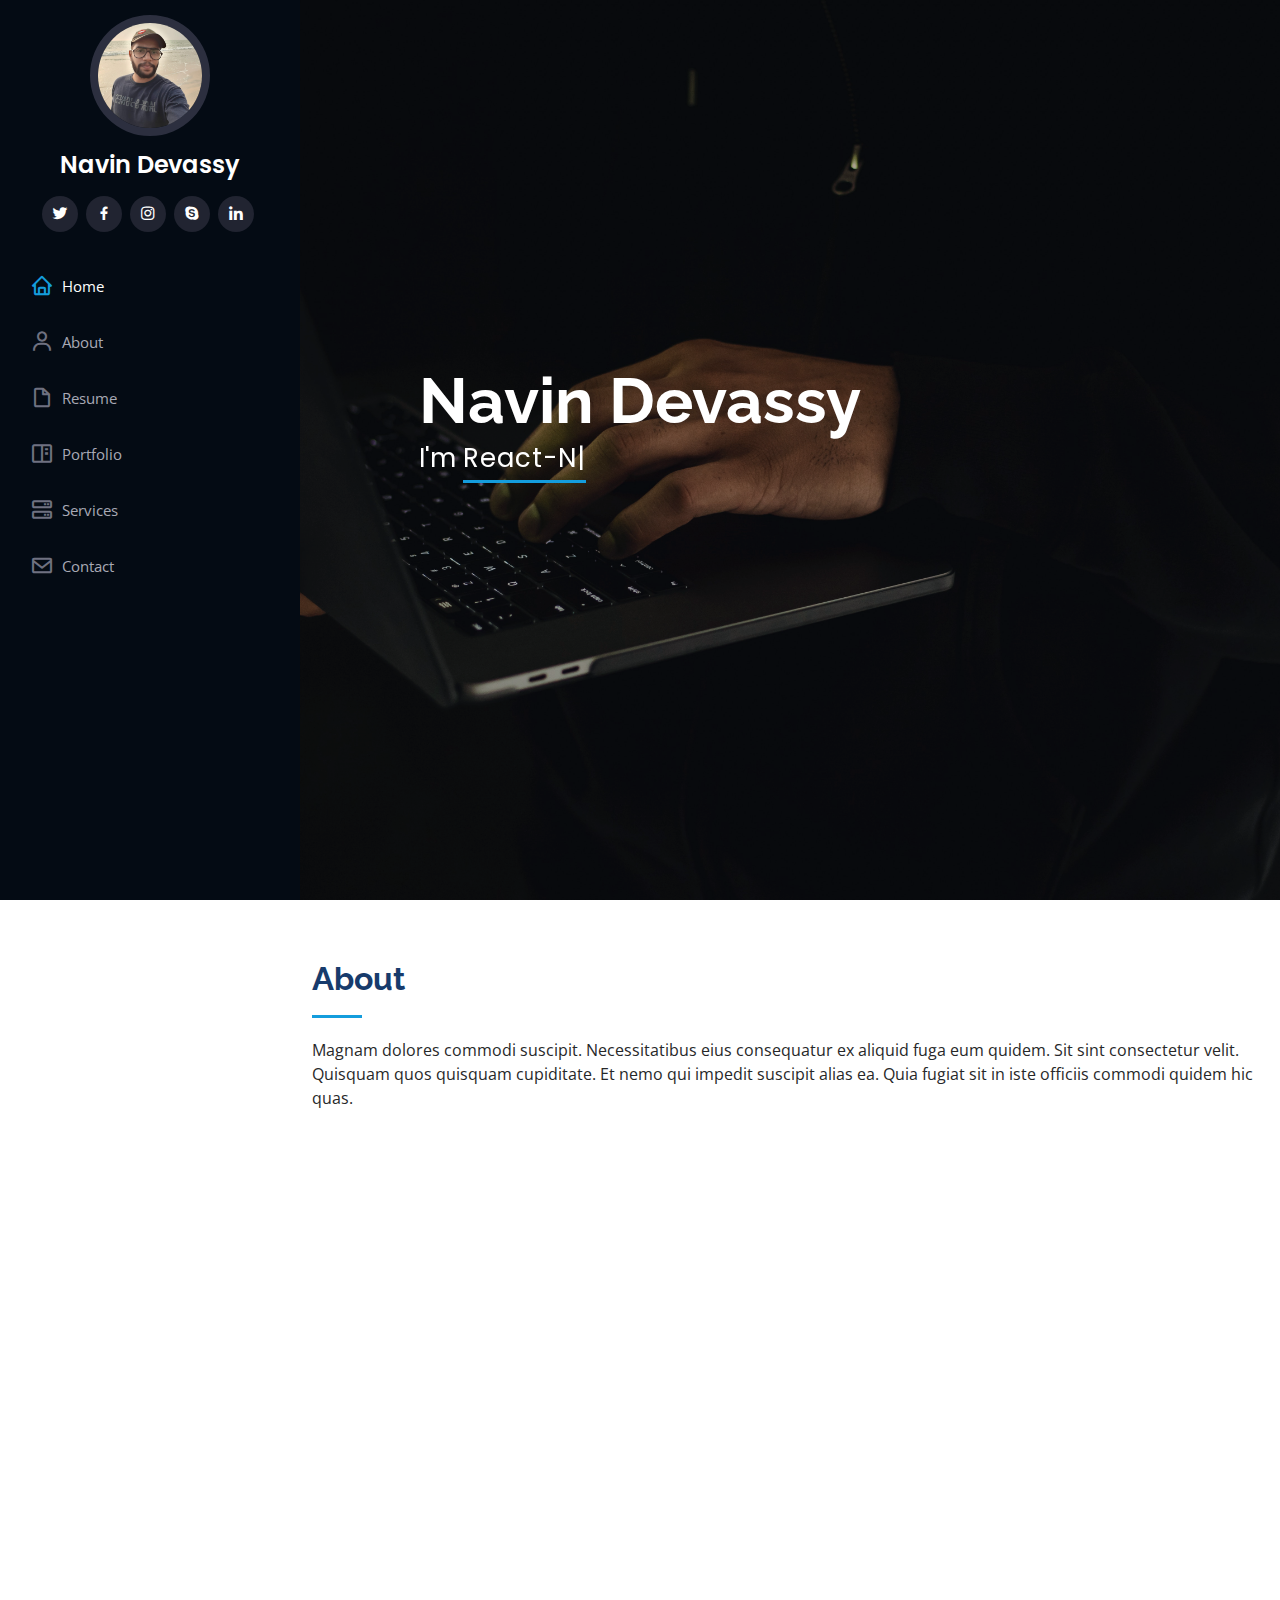
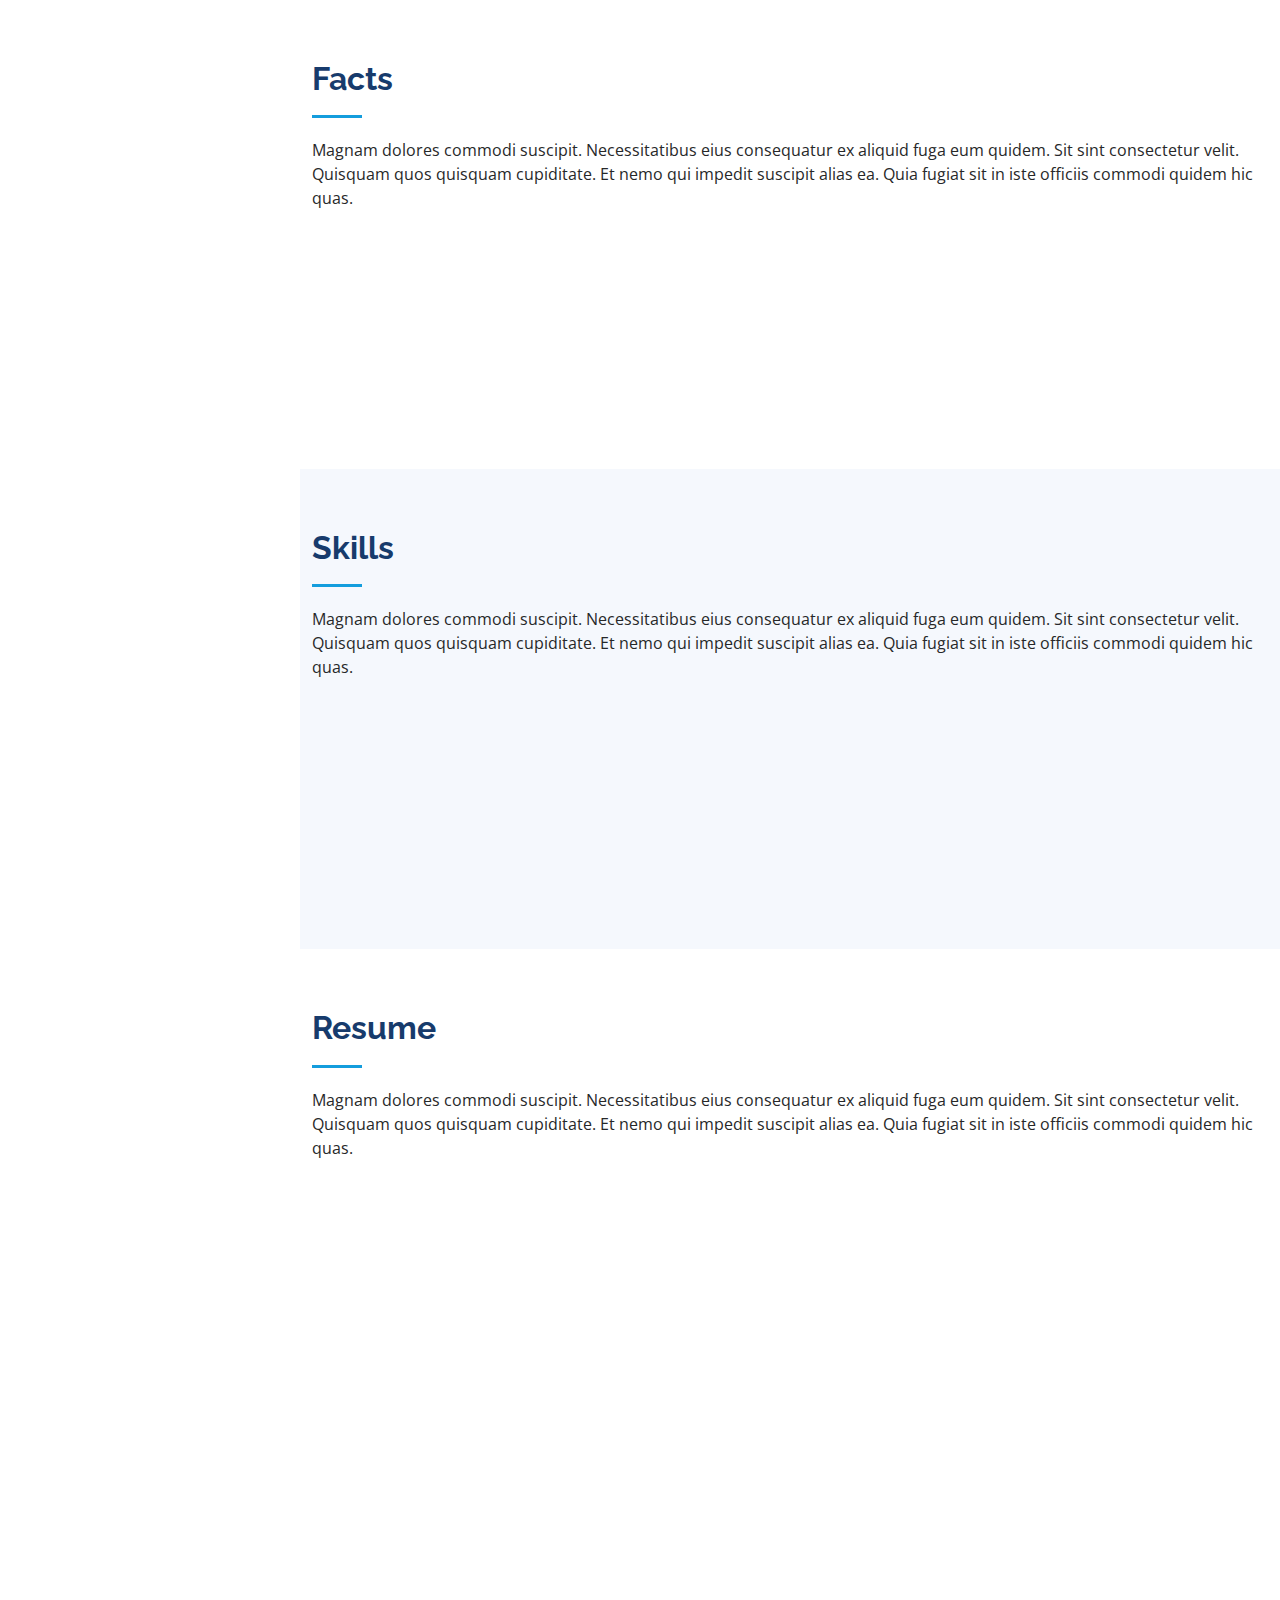
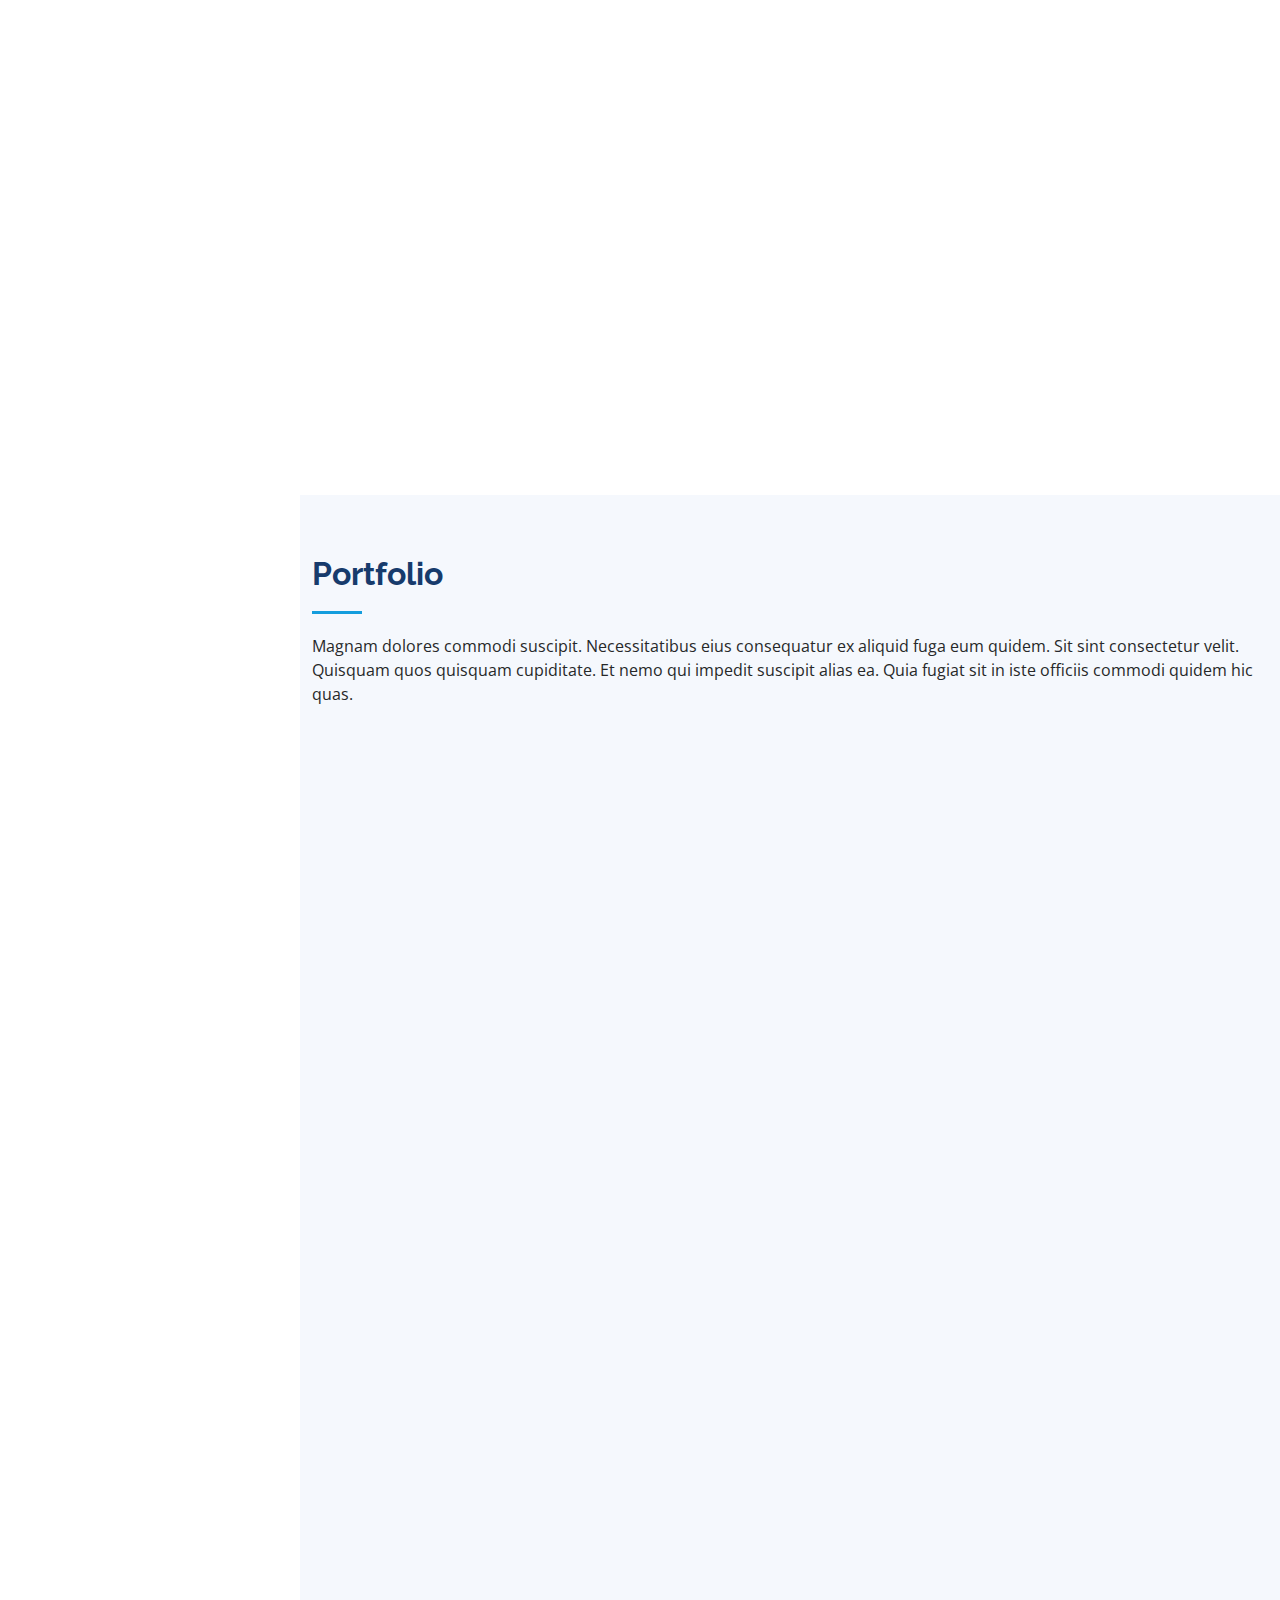
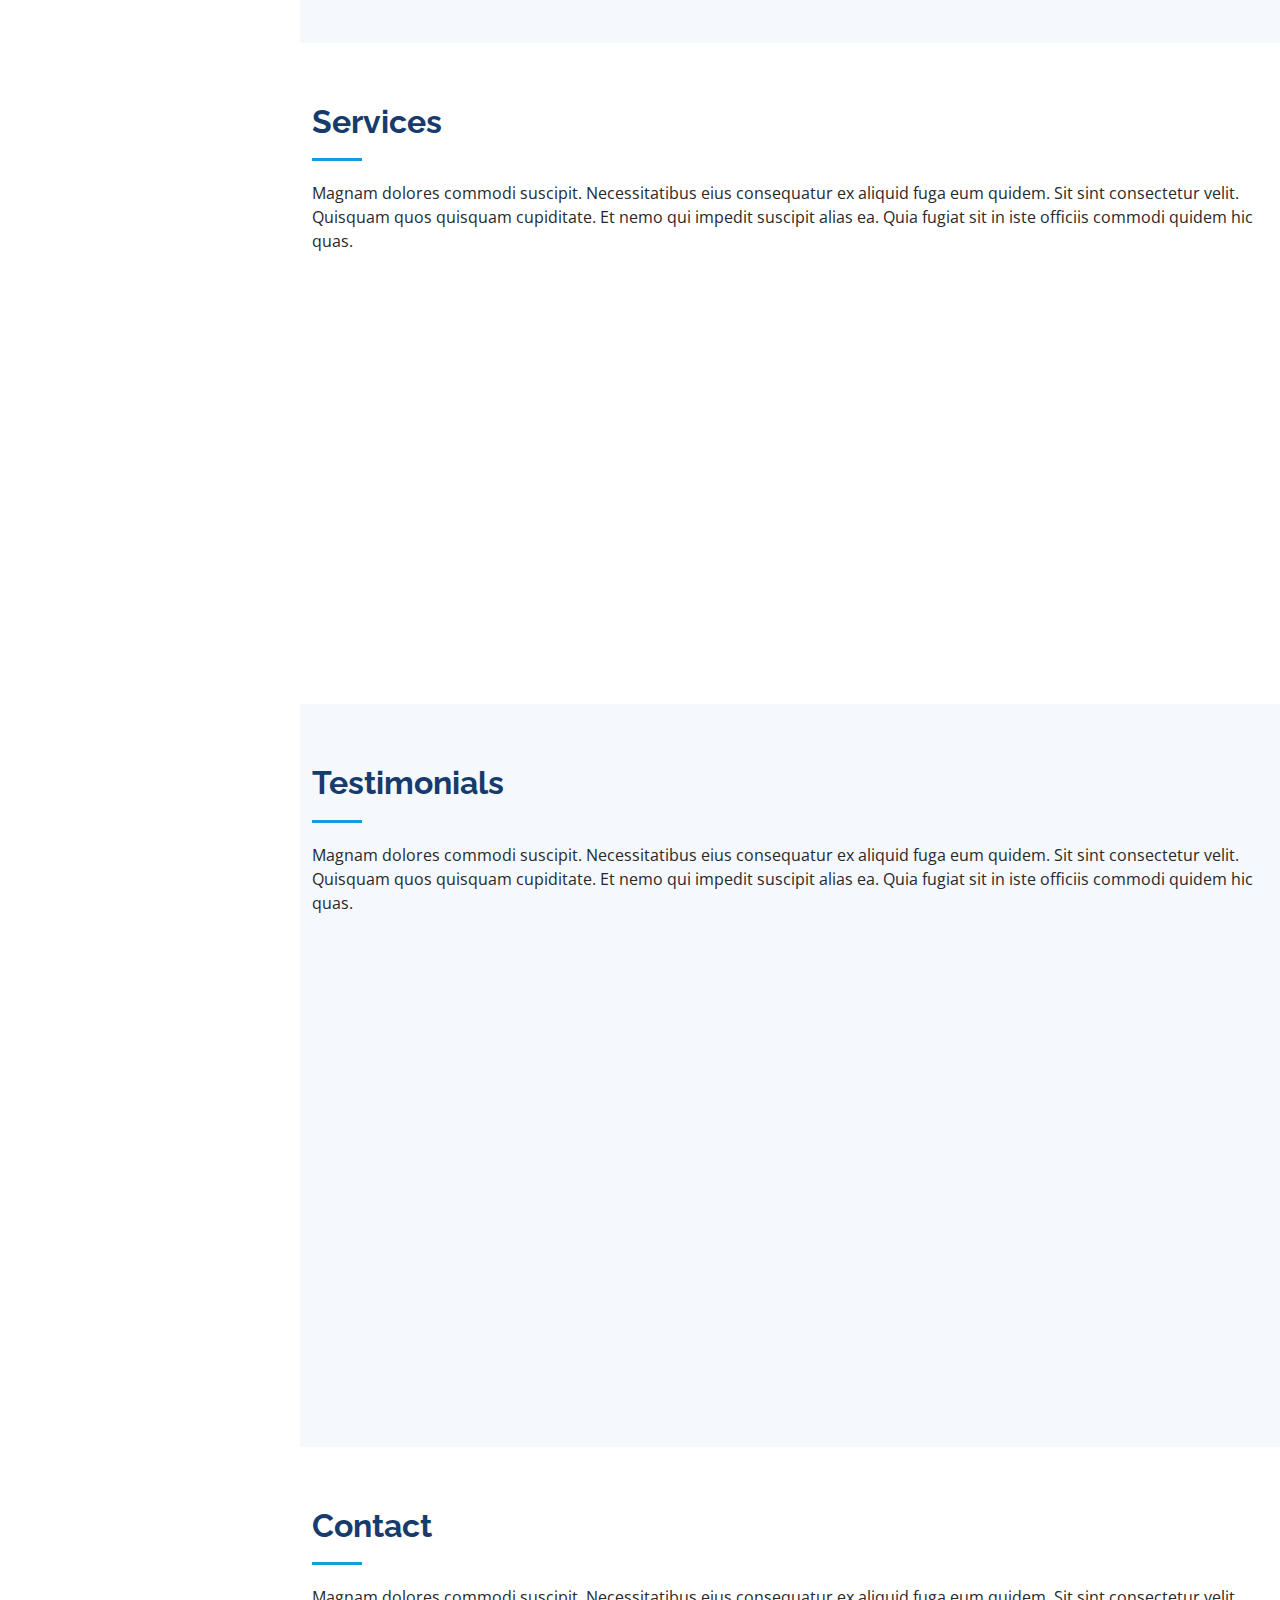
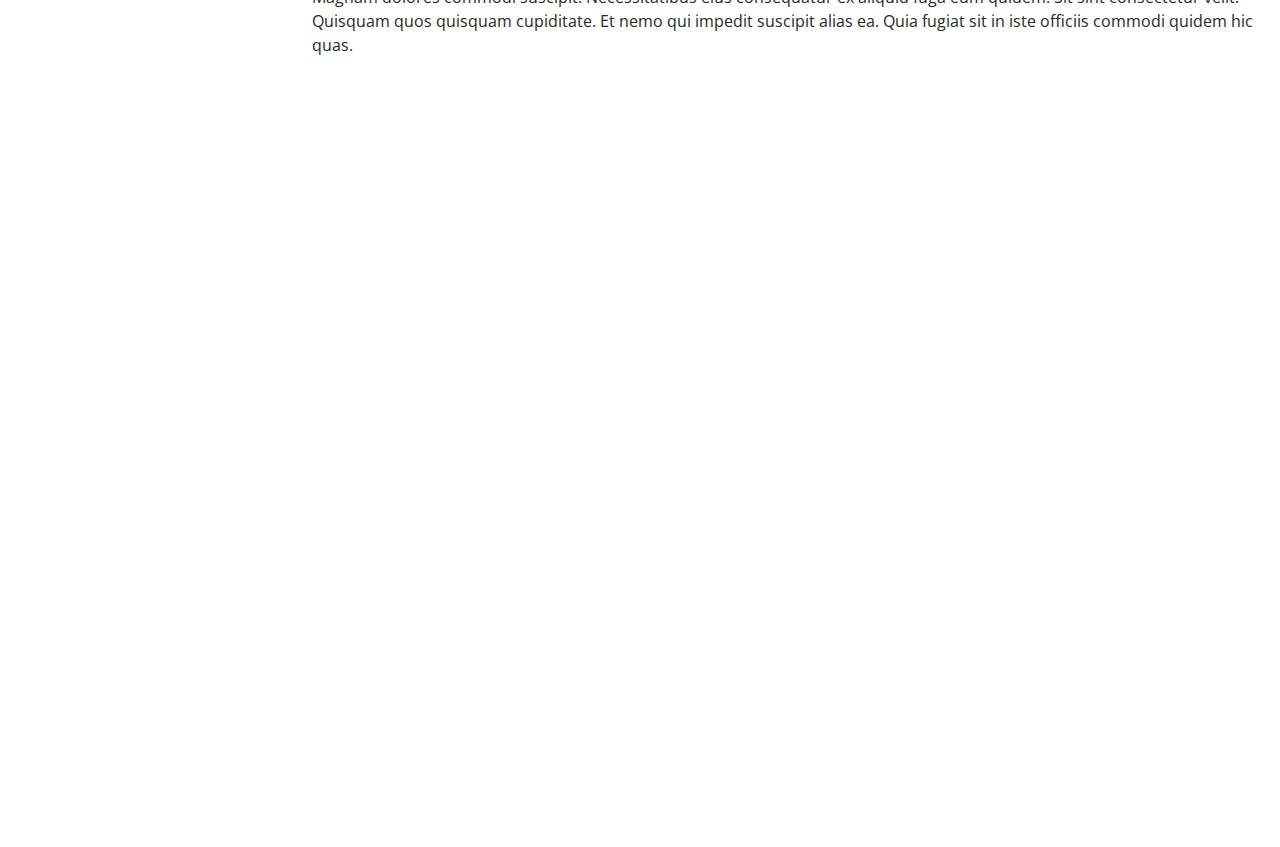
==== Index.html @ 544b7770 "Rename index.html to Index.html" ====
<!DOCTYPE html>
<html lang="en">

<head>
  <meta charset="utf-8">
  <meta content="width=device-width, initial-scale=1.0" name="viewport">

  <title>iPortfolio Bootstrap Template - Index</title>
  <meta content="" name="description">
  <meta content="" name="keywords">

  <!-- Favicons -->
  <link href="assets/img/favicon.png" rel="icon">
  <link href="assets/img/apple-touch-icon.png" rel="apple-touch-icon">

  <!-- Google Fonts -->
  <link href="https://fonts.googleapis.com/css?family=Open+Sans:300,300i,400,400i,600,600i,700,700i|Raleway:300,300i,400,400i,500,500i,600,600i,700,700i|Poppins:300,300i,400,400i,500,500i,600,600i,700,700i" rel="stylesheet">

  <!-- Vendor CSS Files -->
  <link href="assets/vendor/aos/aos.css" rel="stylesheet">
  <link href="assets/vendor/bootstrap/css/bootstrap.min.css" rel="stylesheet">
  <link href="assets/vendor/bootstrap-icons/bootstrap-icons.css" rel="stylesheet">
  <link href="assets/vendor/boxicons/css/boxicons.min.css" rel="stylesheet">
  <link href="assets/vendor/glightbox/css/glightbox.min.css" rel="stylesheet">
  <link href="assets/vendor/swiper/swiper-bundle.min.css" rel="stylesheet">

  <!-- Template Main CSS File -->
  <link href="assets/css/style.css" rel="stylesheet">

  <!-- =======================================================
  * Template Name: iPortfolio - v3.1.0
  * Template URL: https://bootstrapmade.com/iportfolio-bootstrap-portfolio-websites-template/
  * Author: BootstrapMade.com
  * License: https://bootstrapmade.com/license/
  ======================================================== -->
</head>

<body>

  <!-- ======= Mobile nav toggle button ======= -->
  <i class="bi bi-list mobile-nav-toggle d-xl-none"></i>

  <!-- ======= Header ======= -->
  <header id="header">
    <div class="d-flex flex-column">

      <div class="profile">
        <img src="assets/img/profile-img.jpg" alt="" class="img-fluid rounded-circle">
        <h1 class="text-light"><a href="index.html">Navin Devassy</a></h1>
        <div class="social-links mt-3 text-center">
          <a href="#" class="twitter"><i class="bx bxl-twitter"></i></a>
          <a href="#" class="facebook"><i class="bx bxl-facebook"></i></a>
          <a href="#" class="instagram"><i class="bx bxl-instagram"></i></a>
          <a href="#" class="google-plus"><i class="bx bxl-skype"></i></a>
          <a href="#" class="linkedin"><i class="bx bxl-linkedin"></i></a>
        </div>
      </div>

      <nav id="navbar" class="nav-menu navbar">
        <ul>
          <li><a href="#hero" class="nav-link scrollto active"><i class="bx bx-home"></i> <span>Home</span></a></li>
          <li><a href="#about" class="nav-link scrollto"><i class="bx bx-user"></i> <span>About</span></a></li>
          <li><a href="#resume" class="nav-link scrollto"><i class="bx bx-file-blank"></i> <span>Resume</span></a></li>
          <li><a href="#portfolio" class="nav-link scrollto"><i class="bx bx-book-content"></i> <span>Portfolio</span></a></li>
          <li><a href="#services" class="nav-link scrollto"><i class="bx bx-server"></i> <span>Services</span></a></li>
          <li><a href="#contact" class="nav-link scrollto"><i class="bx bx-envelope"></i> <span>Contact</span></a></li>
        </ul>
      </nav><!-- .nav-menu -->
    </div>
  </header><!-- End Header -->

  <!-- ======= Hero Section ======= -->
  <section id="hero" class="d-flex flex-column justify-content-center align-items-center">
    <div class="hero-container" data-aos="fade-in">
      <h1>Navin Devassy</h1>
      <p>I'm <span class="typed" data-typed-items="React-Native developer, Web developer, MERN Developer, Freelancer"></span></p>
    </div>
  </section><!-- End Hero -->

  <main id="main">

    <!-- ======= About Section ======= -->
    <section id="about" class="about">
      <div class="container">

        <div class="section-title">
          <h2>About</h2>
          <p>Magnam dolores commodi suscipit. Necessitatibus eius consequatur ex aliquid fuga eum quidem. Sit sint consectetur velit. Quisquam quos quisquam cupiditate. Et nemo qui impedit suscipit alias ea. Quia fugiat sit in iste officiis commodi quidem hic quas.</p>
        </div>

        <div class="row">
          <div class="col-lg-4" data-aos="fade-right">
            <img src="assets/img/profile-img.jpg" class="img-fluid" alt="">
          </div>
          <div class="col-lg-8 pt-4 pt-lg-0 content" data-aos="fade-left">
            <h3>UI/UX Designer &amp; Web Developer.</h3>
            <p class="fst-italic">
              Lorem ipsum dolor sit amet, consectetur adipiscing elit, sed do eiusmod tempor incididunt ut labore et dolore
              magna aliqua.
            </p>
            <div class="row">
              <div class="col-lg-6">
                <ul>
                  <li><i class="bi bi-chevron-right"></i> <strong>Birthday:</strong> <span>1 May 1995</span></li>
                  <li><i class="bi bi-chevron-right"></i> <strong>Website:</strong> <span>www.example.com</span></li>
                  <li><i class="bi bi-chevron-right"></i> <strong>Phone:</strong> <span>+123 456 7890</span></li>
                  <li><i class="bi bi-chevron-right"></i> <strong>City:</strong> <span>New York, USA</span></li>
                </ul>
              </div>
              <div class="col-lg-6">
                <ul>
                  <li><i class="bi bi-chevron-right"></i> <strong>Age:</strong> <span>30</span></li>
                  <li><i class="bi bi-chevron-right"></i> <strong>Degree:</strong> <span>Master</span></li>
                  <li><i class="bi bi-chevron-right"></i> <strong>PhEmailone:</strong> <span>email@example.com</span></li>
                  <li><i class="bi bi-chevron-right"></i> <strong>Freelance:</strong> <span>Available</span></li>
                </ul>
              </div>
            </div>
            <p>
              Officiis eligendi itaque labore et dolorum mollitia officiis optio vero. Quisquam sunt adipisci omnis et ut. Nulla accusantium dolor incidunt officia tempore. Et eius omnis.
              Cupiditate ut dicta maxime officiis quidem quia. Sed et consectetur qui quia repellendus itaque neque. Aliquid amet quidem ut quaerat cupiditate. Ab et eum qui repellendus omnis culpa magni laudantium dolores.
            </p>
          </div>
        </div>

      </div>
    </section><!-- End About Section -->

    <!-- ======= Facts Section ======= -->
    <section id="facts" class="facts">
      <div class="container">

        <div class="section-title">
          <h2>Facts</h2>
          <p>Magnam dolores commodi suscipit. Necessitatibus eius consequatur ex aliquid fuga eum quidem. Sit sint consectetur velit. Quisquam quos quisquam cupiditate. Et nemo qui impedit suscipit alias ea. Quia fugiat sit in iste officiis commodi quidem hic quas.</p>
        </div>

        <div class="row no-gutters">

          <div class="col-lg-3 col-md-6 d-md-flex align-items-md-stretch" data-aos="fade-up">
            <div class="count-box">
              <i class="bi bi-emoji-smile"></i>
              <span data-purecounter-start="0" data-purecounter-end="232" data-purecounter-duration="1" class="purecounter"></span>
              <p><strong>Happy Clients</strong> consequuntur quae</p>
            </div>
          </div>

          <div class="col-lg-3 col-md-6 d-md-flex align-items-md-stretch" data-aos="fade-up" data-aos-delay="100">
            <div class="count-box">
              <i class="bi bi-journal-richtext"></i>
              <span data-purecounter-start="0" data-purecounter-end="521" data-purecounter-duration="1" class="purecounter"></span>
              <p><strong>Projects</strong> adipisci atque cum quia aut</p>
            </div>
          </div>

          <div class="col-lg-3 col-md-6 d-md-flex align-items-md-stretch" data-aos="fade-up" data-aos-delay="200">
            <div class="count-box">
              <i class="bi bi-headset"></i>
              <span data-purecounter-start="0" data-purecounter-end="1453" data-purecounter-duration="1" class="purecounter"></span>
              <p><strong>Hours Of Support</strong> aut commodi quaerat</p>
            </div>
          </div>

          <div class="col-lg-3 col-md-6 d-md-flex align-items-md-stretch" data-aos="fade-up" data-aos-delay="300">
            <div class="count-box">
              <i class="bi bi-people"></i>
              <span data-purecounter-start="0" data-purecounter-end="32" data-purecounter-duration="1" class="purecounter"></span>
              <p><strong>Hard Workers</strong> rerum asperiores dolor</p>
            </div>
          </div>

        </div>

      </div>
    </section><!-- End Facts Section -->

    <!-- ======= Skills Section ======= -->
    <section id="skills" class="skills section-bg">
      <div class="container">

        <div class="section-title">
          <h2>Skills</h2>
          <p>Magnam dolores commodi suscipit. Necessitatibus eius consequatur ex aliquid fuga eum quidem. Sit sint consectetur velit. Quisquam quos quisquam cupiditate. Et nemo qui impedit suscipit alias ea. Quia fugiat sit in iste officiis commodi quidem hic quas.</p>
        </div>

        <div class="row skills-content">

          <div class="col-lg-6" data-aos="fade-up">

            <div class="progress">
              <span class="skill">HTML <i class="val">100%</i></span>
              <div class="progress-bar-wrap">
                <div class="progress-bar" role="progressbar" aria-valuenow="100" aria-valuemin="0" aria-valuemax="100"></div>
              </div>
            </div>

            <div class="progress">
              <span class="skill">CSS <i class="val">90%</i></span>
              <div class="progress-bar-wrap">
                <div class="progress-bar" role="progressbar" aria-valuenow="90" aria-valuemin="0" aria-valuemax="100"></div>
              </div>
            </div>

            <div class="progress">
              <span class="skill">JavaScript <i class="val">75%</i></span>
              <div class="progress-bar-wrap">
                <div class="progress-bar" role="progressbar" aria-valuenow="75" aria-valuemin="0" aria-valuemax="100"></div>
              </div>
            </div>

          </div>

          <div class="col-lg-6" data-aos="fade-up" data-aos-delay="100">

            <div class="progress">
              <span class="skill">PHP <i class="val">80%</i></span>
              <div class="progress-bar-wrap">
                <div class="progress-bar" role="progressbar" aria-valuenow="80" aria-valuemin="0" aria-valuemax="100"></div>
              </div>
            </div>

            <div class="progress">
              <span class="skill">WordPress/CMS <i class="val">90%</i></span>
              <div class="progress-bar-wrap">
                <div class="progress-bar" role="progressbar" aria-valuenow="90" aria-valuemin="0" aria-valuemax="100"></div>
              </div>
            </div>

            <div class="progress">
              <span class="skill">Photoshop <i class="val">55%</i></span>
              <div class="progress-bar-wrap">
                <div class="progress-bar" role="progressbar" aria-valuenow="55" aria-valuemin="0" aria-valuemax="100"></div>
              </div>
            </div>

          </div>

        </div>

      </div>
    </section><!-- End Skills Section -->

    <!-- ======= Resume Section ======= -->
    <section id="resume" class="resume">
      <div class="container">

        <div class="section-title">
          <h2>Resume</h2>
          <p>Magnam dolores commodi suscipit. Necessitatibus eius consequatur ex aliquid fuga eum quidem. Sit sint consectetur velit. Quisquam quos quisquam cupiditate. Et nemo qui impedit suscipit alias ea. Quia fugiat sit in iste officiis commodi quidem hic quas.</p>
        </div>

        <div class="row">
          <div class="col-lg-6" data-aos="fade-up">
            <h3 class="resume-title">Sumary</h3>
            <div class="resume-item pb-0">
              <h4>Alex Smith</h4>
              <p><em>Innovative and deadline-driven Graphic Designer with 3+ years of experience designing and developing user-centered digital/print marketing material from initial concept to final, polished deliverable.</em></p>
              <ul>
                <li>Portland par 127,Orlando, FL</li>
                <li>(123) 456-7891</li>
                <li>alice.barkley@example.com</li>
              </ul>
            </div>

            <h3 class="resume-title">Education</h3>
            <div class="resume-item">
              <h4>Master of Fine Arts &amp; Graphic Design</h4>
              <h5>2015 - 2016</h5>
              <p><em>Rochester Institute of Technology, Rochester, NY</em></p>
              <p>Qui deserunt veniam. Et sed aliquam labore tempore sed quisquam iusto autem sit. Ea vero voluptatum qui ut dignissimos deleniti nerada porti sand markend</p>
            </div>
            <div class="resume-item">
              <h4>Bachelor of Fine Arts &amp; Graphic Design</h4>
              <h5>2010 - 2014</h5>
              <p><em>Rochester Institute of Technology, Rochester, NY</em></p>
              <p>Quia nobis sequi est occaecati aut. Repudiandae et iusto quae reiciendis et quis Eius vel ratione eius unde vitae rerum voluptates asperiores voluptatem Earum molestiae consequatur neque etlon sader mart dila</p>
            </div>
          </div>
          <div class="col-lg-6" data-aos="fade-up" data-aos-delay="100">
            <h3 class="resume-title">Professional Experience</h3>
            <div class="resume-item">
              <h4>Senior graphic design specialist</h4>
              <h5>2019 - Present</h5>
              <p><em>Experion, New York, NY </em></p>
              <ul>
                <li>Lead in the design, development, and implementation of the graphic, layout, and production communication materials</li>
                <li>Delegate tasks to the 7 members of the design team and provide counsel on all aspects of the project. </li>
                <li>Supervise the assessment of all graphic materials in order to ensure quality and accuracy of the design</li>
                <li>Oversee the efficient use of production project budgets ranging from $2,000 - $25,000</li>
              </ul>
            </div>
            <div class="resume-item">
              <h4>Graphic design specialist</h4>
              <h5>2017 - 2018</h5>
              <p><em>Stepping Stone Advertising, New York, NY</em></p>
              <ul>
                <li>Developed numerous marketing programs (logos, brochures,infographics, presentations, and advertisements).</li>
                <li>Managed up to 5 projects or tasks at a given time while under pressure</li>
                <li>Recommended and consulted with clients on the most appropriate graphic design</li>
                <li>Created 4+ design presentations and proposals a month for clients and account managers</li>
              </ul>
            </div>
          </div>
        </div>

      </div>
    </section><!-- End Resume Section -->

    <!-- ======= Portfolio Section ======= -->
    <section id="portfolio" class="portfolio section-bg">
      <div class="container">

        <div class="section-title">
          <h2>Portfolio</h2>
          <p>Magnam dolores commodi suscipit. Necessitatibus eius consequatur ex aliquid fuga eum quidem. Sit sint consectetur velit. Quisquam quos quisquam cupiditate. Et nemo qui impedit suscipit alias ea. Quia fugiat sit in iste officiis commodi quidem hic quas.</p>
        </div>

        <div class="row" data-aos="fade-up">
          <div class="col-lg-12 d-flex justify-content-center">
            <ul id="portfolio-flters">
              <li data-filter="*" class="filter-active">All</li>
              <li data-filter=".filter-app">App</li>
              <li data-filter=".filter-card">Card</li>
              <li data-filter=".filter-web">Web</li>
            </ul>
          </div>
        </div>

        <div class="row portfolio-container" data-aos="fade-up" data-aos-delay="100">

          <div class="col-lg-4 col-md-6 portfolio-item filter-app">
            <div class="portfolio-wrap">
              <img src="assets/img/portfolio/portfolio-1.jpg" class="img-fluid" alt="">
              <div class="portfolio-links">
                <a href="assets/img/portfolio/portfolio-1.jpg" data-gallery="portfolioGallery" class="portfolio-lightbox" title="App 1"><i class="bx bx-plus"></i></a>
                <a href="portfolio-details.html" title="More Details"><i class="bx bx-link"></i></a>
              </div>
            </div>
          </div>

          <div class="col-lg-4 col-md-6 portfolio-item filter-web">
            <div class="portfolio-wrap">
              <img src="assets/img/portfolio/portfolio-2.jpg" class="img-fluid" alt="">
              <div class="portfolio-links">
                <a href="assets/img/portfolio/portfolio-2.jpg" data-gallery="portfolioGallery" class="portfolio-lightbox" title="Web 3"><i class="bx bx-plus"></i></a>
                <a href="portfolio-details.html" title="More Details"><i class="bx bx-link"></i></a>
              </div>
            </div>
          </div>

          <div class="col-lg-4 col-md-6 portfolio-item filter-app">
            <div class="portfolio-wrap">
              <img src="assets/img/portfolio/portfolio-3.jpg" class="img-fluid" alt="">
              <div class="portfolio-links">
                <a href="assets/img/portfolio/portfolio-3.jpg" data-gallery="portfolioGallery" class="portfolio-lightbox" title="App 2"><i class="bx bx-plus"></i></a>
                <a href="portfolio-details.html" title="More Details"><i class="bx bx-link"></i></a>
              </div>
            </div>
          </div>

          <div class="col-lg-4 col-md-6 portfolio-item filter-card">
            <div class="portfolio-wrap">
              <img src="assets/img/portfolio/portfolio-4.jpg" class="img-fluid" alt="">
              <div class="portfolio-links">
                <a href="assets/img/portfolio/portfolio-4.jpg" data-gallery="portfolioGallery" class="portfolio-lightbox" title="Card 2"><i class="bx bx-plus"></i></a>
                <a href="portfolio-details.html" title="More Details"><i class="bx bx-link"></i></a>
              </div>
            </div>
          </div>

          <div class="col-lg-4 col-md-6 portfolio-item filter-web">
            <div class="portfolio-wrap">
              <img src="assets/img/portfolio/portfolio-5.jpg" class="img-fluid" alt="">
              <div class="portfolio-links">
                <a href="assets/img/portfolio/portfolio-5.jpg" data-gallery="portfolioGallery" class="portfolio-lightbox" title="Web 2"><i class="bx bx-plus"></i></a>
                <a href="portfolio-details.html" title="More Details"><i class="bx bx-link"></i></a>
              </div>
            </div>
          </div>

          <div class="col-lg-4 col-md-6 portfolio-item filter-app">
            <div class="portfolio-wrap">
              <img src="assets/img/portfolio/portfolio-6.jpg" class="img-fluid" alt="">
              <div class="portfolio-links">
                <a href="assets/img/portfolio/portfolio-6.jpg" data-gallery="portfolioGallery" class="portfolio-lightbox" title="App 3"><i class="bx bx-plus"></i></a>
                <a href="portfolio-details.html" title="More Details"><i class="bx bx-link"></i></a>
              </div>
            </div>
          </div>

          <div class="col-lg-4 col-md-6 portfolio-item filter-card">
            <div class="portfolio-wrap">
              <img src="assets/img/portfolio/portfolio-7.jpg" class="img-fluid" alt="">
              <div class="portfolio-links">
                <a href="assets/img/portfolio/portfolio-7.jpg" data-gallery="portfolioGallery" class="portfolio-lightbox" title="Card 1"><i class="bx bx-plus"></i></a>
                <a href="portfolio-details.html" title="More Details"><i class="bx bx-link"></i></a>
              </div>
            </div>
          </div>

          <div class="col-lg-4 col-md-6 portfolio-item filter-card">
            <div class="portfolio-wrap">
              <img src="assets/img/portfolio/portfolio-8.jpg" class="img-fluid" alt="">
              <div class="portfolio-links">
                <a href="assets/img/portfolio/portfolio-8.jpg" data-gallery="portfolioGallery" class="portfolio-lightbox" title="Card 3"><i class="bx bx-plus"></i></a>
                <a href="portfolio-details.html" title="More Details"><i class="bx bx-link"></i></a>
              </div>
            </div>
          </div>

          <div class="col-lg-4 col-md-6 portfolio-item filter-web">
            <div class="portfolio-wrap">
              <img src="assets/img/portfolio/portfolio-9.jpg" class="img-fluid" alt="">
              <div class="portfolio-links">
                <a href="assets/img/portfolio/portfolio-9.jpg" data-gallery="portfolioGallery" class="portfolio-lightbox" title="Web 3"><i class="bx bx-plus"></i></a>
                <a href="portfolio-details.html" title="More Details"><i class="bx bx-link"></i></a>
              </div>
            </div>
          </div>

        </div>

      </div>
    </section><!-- End Portfolio Section -->

    <!-- ======= Services Section ======= -->
    <section id="services" class="services">
      <div class="container">

        <div class="section-title">
          <h2>Services</h2>
          <p>Magnam dolores commodi suscipit. Necessitatibus eius consequatur ex aliquid fuga eum quidem. Sit sint consectetur velit. Quisquam quos quisquam cupiditate. Et nemo qui impedit suscipit alias ea. Quia fugiat sit in iste officiis commodi quidem hic quas.</p>
        </div>

        <div class="row">
          <div class="col-lg-4 col-md-6 icon-box" data-aos="fade-up">
            <div class="icon"><i class="bi bi-briefcase"></i></div>
            <h4 class="title"><a href="">Lorem Ipsum</a></h4>
            <p class="description">Voluptatum deleniti atque corrupti quos dolores et quas molestias excepturi sint occaecati cupiditate non provident</p>
          </div>
          <div class="col-lg-4 col-md-6 icon-box" data-aos="fade-up" data-aos-delay="100">
            <div class="icon"><i class="bi bi-card-checklist"></i></div>
            <h4 class="title"><a href="">Dolor Sitema</a></h4>
            <p class="description">Minim veniam, quis nostrud exercitation ullamco laboris nisi ut aliquip ex ea commodo consequat tarad limino ata</p>
          </div>
          <div class="col-lg-4 col-md-6 icon-box" data-aos="fade-up" data-aos-delay="200">
            <div class="icon"><i class="bi bi-bar-chart"></i></div>
            <h4 class="title"><a href="">Sed ut perspiciatis</a></h4>
            <p class="description">Duis aute irure dolor in reprehenderit in voluptate velit esse cillum dolore eu fugiat nulla pariatur</p>
          </div>
          <div class="col-lg-4 col-md-6 icon-box" data-aos="fade-up" data-aos-delay="300">
            <div class="icon"><i class="bi bi-binoculars"></i></div>
            <h4 class="title"><a href="">Magni Dolores</a></h4>
            <p class="description">Excepteur sint occaecat cupidatat non proident, sunt in culpa qui officia deserunt mollit anim id est laborum</p>
          </div>
          <div class="col-lg-4 col-md-6 icon-box" data-aos="fade-up" data-aos-delay="400">
            <div class="icon"><i class="bi bi-brightness-high"></i></div>
            <h4 class="title"><a href="">Nemo Enim</a></h4>
            <p class="description">At vero eos et accusamus et iusto odio dignissimos ducimus qui blanditiis praesentium voluptatum deleniti atque</p>
          </div>
          <div class="col-lg-4 col-md-6 icon-box" data-aos="fade-up" data-aos-delay="500">
            <div class="icon"><i class="bi bi-calendar4-week"></i></div>
            <h4 class="title"><a href="">Eiusmod Tempor</a></h4>
            <p class="description">Et harum quidem rerum facilis est et expedita distinctio. Nam libero tempore, cum soluta nobis est eligendi</p>
          </div>
        </div>

      </div>
    </section><!-- End Services Section -->

    <!-- ======= Testimonials Section ======= -->
    <section id="testimonials" class="testimonials section-bg">
      <div class="container">

        <div class="section-title">
          <h2>Testimonials</h2>
          <p>Magnam dolores commodi suscipit. Necessitatibus eius consequatur ex aliquid fuga eum quidem. Sit sint consectetur velit. Quisquam quos quisquam cupiditate. Et nemo qui impedit suscipit alias ea. Quia fugiat sit in iste officiis commodi quidem hic quas.</p>
        </div>

        <div class="testimonials-slider swiper-container" data-aos="fade-up" data-aos-delay="100">
          <div class="swiper-wrapper">

            <div class="swiper-slide">
              <div class="testimonial-item" data-aos="fade-up">
                <p>
                  <i class="bx bxs-quote-alt-left quote-icon-left"></i>
                  Proin iaculis purus consequat sem cure digni ssim donec porttitora entum suscipit rhoncus. Accusantium quam, ultricies eget id, aliquam eget nibh et. Maecen aliquam, risus at semper.
                  <i class="bx bxs-quote-alt-right quote-icon-right"></i>
                </p>
                <img src="assets/img/testimonials/testimonials-1.jpg" class="testimonial-img" alt="">
                <h3>Saul Goodman</h3>
                <h4>Ceo &amp; Founder</h4>
              </div>
            </div><!-- End testimonial item -->

            <div class="swiper-slide">
              <div class="testimonial-item" data-aos="fade-up" data-aos-delay="100">
                <p>
                  <i class="bx bxs-quote-alt-left quote-icon-left"></i>
                  Export tempor illum tamen malis malis eram quae irure esse labore quem cillum quid cillum eram malis quorum velit fore eram velit sunt aliqua noster fugiat irure amet legam anim culpa.
                  <i class="bx bxs-quote-alt-right quote-icon-right"></i>
                </p>
                <img src="assets/img/testimonials/testimonials-2.jpg" class="testimonial-img" alt="">
                <h3>Sara Wilsson</h3>
                <h4>Designer</h4>
              </div>
            </div><!-- End testimonial item -->

            <div class="swiper-slide">
              <div class="testimonial-item" data-aos="fade-up" data-aos-delay="200">
                <p>
                  <i class="bx bxs-quote-alt-left quote-icon-left"></i>
                  Enim nisi quem export duis labore cillum quae magna enim sint quorum nulla quem veniam duis minim tempor labore quem eram duis noster aute amet eram fore quis sint minim.
                  <i class="bx bxs-quote-alt-right quote-icon-right"></i>
                </p>
                <img src="assets/img/testimonials/testimonials-3.jpg" class="testimonial-img" alt="">
                <h3>Jena Karlis</h3>
                <h4>Store Owner</h4>
              </div>
            </div><!-- End testimonial item -->

            <div class="swiper-slide">
              <div class="testimonial-item" data-aos="fade-up" data-aos-delay="300">
                <p>
                  <i class="bx bxs-quote-alt-left quote-icon-left"></i>
                  Fugiat enim eram quae cillum dolore dolor amet nulla culpa multos export minim fugiat minim velit minim dolor enim duis veniam ipsum anim magna sunt elit fore quem dolore labore illum veniam.
                  <i class="bx bxs-quote-alt-right quote-icon-right"></i>
                </p>
                <img src="assets/img/testimonials/testimonials-4.jpg" class="testimonial-img" alt="">
                <h3>Matt Brandon</h3>
                <h4>Freelancer</h4>
              </div>
            </div><!-- End testimonial item -->

            <div class="swiper-slide">
              <div class="testimonial-item" data-aos="fade-up" data-aos-delay="400">
                <p>
                  <i class="bx bxs-quote-alt-left quote-icon-left"></i>
                  Quis quorum aliqua sint quem legam fore sunt eram irure aliqua veniam tempor noster veniam enim culpa labore duis sunt culpa nulla illum cillum fugiat legam esse veniam culpa fore nisi cillum quid.
                  <i class="bx bxs-quote-alt-right quote-icon-right"></i>
                </p>
                <img src="assets/img/testimonials/testimonials-5.jpg" class="testimonial-img" alt="">
                <h3>John Larson</h3>
                <h4>Entrepreneur</h4>
              </div>
            </div><!-- End testimonial item -->

          </div>
          <div class="swiper-pagination"></div>
        </div>

      </div>
    </section><!-- End Testimonials Section -->

    <!-- ======= Contact Section ======= -->
    <section id="contact" class="contact">
      <div class="container">

        <div class="section-title">
          <h2>Contact</h2>
          <p>Magnam dolores commodi suscipit. Necessitatibus eius consequatur ex aliquid fuga eum quidem. Sit sint consectetur velit. Quisquam quos quisquam cupiditate. Et nemo qui impedit suscipit alias ea. Quia fugiat sit in iste officiis commodi quidem hic quas.</p>
        </div>

        <div class="row" data-aos="fade-in">

          <div class="col-lg-5 d-flex align-items-stretch">
            <div class="info">
              <div class="address">
                <i class="bi bi-geo-alt"></i>
                <h4>Location:</h4>
                <p>A108 Adam Street, New York, NY 535022</p>
              </div>

              <div class="email">
                <i class="bi bi-envelope"></i>
                <h4>Email:</h4>
                <p>info@example.com</p>
              </div>

              <div class="phone">
                <i class="bi bi-phone"></i>
                <h4>Call:</h4>
                <p>+1 5589 55488 55s</p>
              </div>

              <iframe src="https://www.google.com/maps/embed?pb=!1m14!1m8!1m3!1d12097.433213460943!2d-74.0062269!3d40.7101282!3m2!1i1024!2i768!4f13.1!3m3!1m2!1s0x0%3A0xb89d1fe6bc499443!2sDowntown+Conference+Center!5e0!3m2!1smk!2sbg!4v1539943755621" frameborder="0" style="border:0; width: 100%; height: 290px;" allowfullscreen></iframe>
            </div>

          </div>

          <div class="col-lg-7 mt-5 mt-lg-0 d-flex align-items-stretch">
            <form action="forms/contact.php" method="post" role="form" class="php-email-form">
              <div class="row">
                <div class="form-group col-md-6">
                  <label for="name">Your Name</label>
                  <input type="text" name="name" class="form-control" id="name" required>
                </div>
                <div class="form-group col-md-6">
                  <label for="name">Your Email</label>
                  <input type="email" class="form-control" name="email" id="email" required>
                </div>
              </div>
              <div class="form-group">
                <label for="name">Subject</label>
                <input type="text" class="form-control" name="subject" id="subject" required>
              </div>
              <div class="form-group">
                <label for="name">Message</label>
                <textarea class="form-control" name="message" rows="10" required></textarea>
              </div>
              <div class="my-3">
                <div class="loading">Loading</div>
                <div class="error-message"></div>
                <div class="sent-message">Your message has been sent. Thank you!</div>
              </div>
              <div class="text-center"><button type="submit">Send Message</button></div>
            </form>
          </div>

        </div>

      </div>
    </section><!-- End Contact Section -->

  </main><!-- End #main -->

  <!-- ======= Footer ======= -->
  <footer id="footer">
    <div class="container">
      <div class="copyright">
        &copy; Copyright <strong><span>iPortfolio</span></strong>
      </div>
      <div class="credits">
        <!-- All the links in the footer should remain intact. -->
        <!-- You can delete the links only if you purchased the pro version. -->
        <!-- Licensing information: https://bootstrapmade.com/license/ -->
        <!-- Purchase the pro version with working PHP/AJAX contact form: https://bootstrapmade.com/iportfolio-bootstrap-portfolio-websites-template/ -->
        Designed by <a href="https://bootstrapmade.com/">BootstrapMade</a>
      </div>
    </div>
  </footer><!-- End  Footer -->

  <a href="#" class="back-to-top d-flex align-items-center justify-content-center"><i class="bi bi-arrow-up-short"></i></a>

  <!-- Vendor JS Files -->
  <script src="assets/vendor/aos/aos.js"></script>
  <script src="assets/vendor/bootstrap/js/bootstrap.bundle.min.js"></script>
  <script src="assets/vendor/glightbox/js/glightbox.min.js"></script>
  <script src="assets/vendor/isotope-layout/isotope.pkgd.min.js"></script>
  <script src="assets/vendor/php-email-form/validate.js"></script>
  <script src="assets/vendor/purecounter/purecounter.js"></script>
  <script src="assets/vendor/swiper/swiper-bundle.min.js"></script>
  <script src="assets/vendor/typed.js/typed.min.js"></script>
  <script src="assets/vendor/waypoints/noframework.waypoints.js"></script>

  <!-- Template Main JS File -->
  <script src="assets/js/main.js"></script>

</body>

</html>
---- assets/css/style.css ----
/**
* Template Name: iPortfolio - v3.1.0
* Template URL: https://bootstrapmade.com/iportfolio-bootstrap-portfolio-websites-template/
* Author: BootstrapMade.com
* License: https://bootstrapmade.com/license/
*/

/*--------------------------------------------------------------
# General
--------------------------------------------------------------*/
body {
  font-family: "Open Sans", sans-serif;
  color: #272829;
}

a {
  color: #149ddd;
  text-decoration: none;
}

a:hover {
  color: #37b3ed;
  text-decoration: none;
}

h1, h2, h3, h4, h5, h6 {
  font-family: "Raleway", sans-serif;
}

/*--------------------------------------------------------------
# Back to top button
--------------------------------------------------------------*/
.back-to-top {
  position: fixed;
  visibility: hidden;
  opacity: 0;
  right: 15px;
  bottom: 15px;
  z-index: 996;
  background: #149ddd;
  width: 40px;
  height: 40px;
  border-radius: 50px;
  transition: all 0.4s;
}

.back-to-top i {
  font-size: 28px;
  color: #fff;
  line-height: 0;
}

.back-to-top:hover {
  background: #2eafec;
  color: #fff;
}

.back-to-top.active {
  visibility: visible;
  opacity: 1;
}

/*--------------------------------------------------------------
# Header
--------------------------------------------------------------*/
#header {
  position: fixed;
  top: 0;
  left: 0;
  bottom: 0;
  width: 300px;
  transition: all ease-in-out 0.5s;
  z-index: 9997;
  transition: all 0.5s;
  padding: 0 15px;
  background: #040b14;
  overflow-y: auto;
}

#header .profile img {
  margin: 15px auto;
  display: block;
  width: 120px;
  border: 8px solid #2c2f3f;
}

#header .profile h1 {
  font-size: 24px;
  margin: 0;
  padding: 0;
  font-weight: 600;
  -moz-text-align-last: center;
  text-align-last: center;
  font-family: "Poppins", sans-serif;
}

#header .profile h1 a, #header .profile h1 a:hover {
  color: #fff;
  text-decoration: none;
}

#header .profile .social-links a {
  font-size: 18px;
  display: inline-block;
  background: #212431;
  color: #fff;
  line-height: 1;
  padding: 8px 0;
  margin-right: 4px;
  border-radius: 50%;
  text-align: center;
  width: 36px;
  height: 36px;
  transition: 0.3s;
}

#header .profile .social-links a:hover {
  background: #149ddd;
  color: #fff;
  text-decoration: none;
}

#main {
  margin-left: 300px;
}

@media (max-width: 1199px) {
  #header {
    left: -300px;
  }
  #main {
    margin-left: 0;
  }
}

/*--------------------------------------------------------------
# Navigation Menu
--------------------------------------------------------------*/
/* Desktop Navigation */
.nav-menu {
  padding: 30px 0 0 0;
}

.nav-menu * {
  margin: 0;
  padding: 0;
  list-style: none;
}

.nav-menu > ul > li {
  position: relative;
  white-space: nowrap;
}

.nav-menu a {
  display: flex;
  align-items: center;
  color: #a8a9b4;
  padding: 12px 15px;
  margin-bottom: 8px;
  transition: 0.3s;
  font-size: 15px;
}

.nav-menu a i {
  font-size: 24px;
  padding-right: 8px;
  color: #6f7180;
}

.nav-menu a:hover, .nav-menu .active, .nav-menu li:hover > a {
  text-decoration: none;
  color: #fff;
}

.nav-menu a:hover i, .nav-menu .active i, .nav-menu li:hover > a i {
  color: #149ddd;
}

/* Mobile Navigation */
.mobile-nav-toggle {
  position: fixed;
  right: 15px;
  top: 15px;
  z-index: 9998;
  border: 0;
  font-size: 24px;
  transition: all 0.4s;
  outline: none !important;
  background-color: #149ddd;
  color: #fff;
  width: 40px;
  height: 40px;
  display: inline-flex;
  align-items: center;
  justify-content: center;
  line-height: 0;
  border-radius: 50px;
  cursor: pointer;
}

.mobile-nav-active {
  overflow: hidden;
}

.mobile-nav-active #header {
  left: 0;
}

/*--------------------------------------------------------------
# Hero Section
--------------------------------------------------------------*/
#hero {
  width: 100%;
  height: 100vh;
  background: url("../img/hero-bg.jpg") top center;
  background-size: cover;
}

#hero:before {
  content: "";
  background: rgba(5, 13, 24, 0.3);
  position: absolute;
  bottom: 0;
  top: 0;
  left: 0;
  right: 0;
  z-index: 1;
}

#hero .hero-container {
  position: relative;
  z-index: 2;
  min-width: 300px;
}

#hero h1 {
  margin: 0 0 10px 0;
  font-size: 64px;
  font-weight: 700;
  line-height: 56px;
  color: #fff;
}

#hero p {
  color: #fff;
  margin-bottom: 50px;
  font-size: 26px;
  font-family: "Poppins", sans-serif;
}

#hero p span {
  color: #fff;
  padding-bottom: 4px;
  letter-spacing: 1px;
  border-bottom: 3px solid #149ddd;
}

@media (min-width: 1024px) {
  #hero {
    background-attachment: fixed;
  }
}

@media (max-width: 768px) {
  #hero h1 {
    font-size: 28px;
    line-height: 36px;
  }
  #hero h2 {
    font-size: 18px;
    line-height: 24px;
    margin-bottom: 30px;
  }
}

/*--------------------------------------------------------------
# Sections General
--------------------------------------------------------------*/
section {
  padding: 60px 0;
  overflow: hidden;
}

.section-bg {
  background: #f5f8fd;
}

.section-title {
  padding-bottom: 30px;
}

.section-title h2 {
  font-size: 32px;
  font-weight: bold;
  margin-bottom: 20px;
  padding-bottom: 20px;
  position: relative;
  color: #173b6c;
}

.section-title h2::after {
  content: '';
  position: absolute;
  display: block;
  width: 50px;
  height: 3px;
  background: #149ddd;
  bottom: 0;
  left: 0;
}

.section-title p {
  margin-bottom: 0;
}

/*--------------------------------------------------------------
# About
--------------------------------------------------------------*/
.about .content h3 {
  font-weight: 700;
  font-size: 26px;
  color: #173b6c;
}

.about .content ul {
  list-style: none;
  padding: 0;
}

.about .content ul li {
  margin-bottom: 20px;
  display: flex;
  align-items: center;
}

.about .content ul strong {
  margin-right: 10px;
}

.about .content ul i {
  font-size: 16px;
  margin-right: 5px;
  color: #149ddd;
  line-height: 0;
}

.about .content p:last-child {
  margin-bottom: 0;
}

/*--------------------------------------------------------------
# Facts
--------------------------------------------------------------*/
.facts {
  padding-bottom: 30px;
}

.facts .count-box {
  padding: 30px;
  width: 100%;
}

.facts .count-box i {
  display: block;
  font-size: 44px;
  color: #149ddd;
  float: left;
  line-height: 0;
}

.facts .count-box span {
  font-size: 48px;
  line-height: 40px;
  display: block;
  font-weight: 700;
  color: #050d18;
  margin-left: 60px;
}

.facts .count-box p {
  padding: 15px 0 0 0;
  margin: 0 0 0 60px;
  font-family: "Raleway", sans-serif;
  font-size: 14px;
  color: #122f57;
}

.facts .count-box a {
  font-weight: 600;
  display: block;
  margin-top: 20px;
  color: #122f57;
  font-size: 15px;
  font-family: "Poppins", sans-serif;
  transition: ease-in-out 0.3s;
}

.facts .count-box a:hover {
  color: #1f5297;
}

/*--------------------------------------------------------------
# Akills
--------------------------------------------------------------*/
.skills .progress {
  height: 60px;
  display: block;
  background: none;
  border-radius: 0;
}

.skills .progress .skill {
  padding: 0;
  margin: 0 0 6px 0;
  text-transform: uppercase;
  display: block;
  font-weight: 600;
  font-family: "Poppins", sans-serif;
  color: #050d18;
}

.skills .progress .skill .val {
  float: right;
  font-style: normal;
}

.skills .progress-bar-wrap {
  background: #dce8f8;
  height: 10px;
}

.skills .progress-bar {
  width: 1px;
  height: 10px;
  transition: .9s;
  background-color: #149ddd;
}

/*--------------------------------------------------------------
# Resume
--------------------------------------------------------------*/
.resume .resume-title {
  font-size: 26px;
  font-weight: 700;
  margin-top: 20px;
  margin-bottom: 20px;
  color: #050d18;
}

.resume .resume-item {
  padding: 0 0 20px 20px;
  margin-top: -2px;
  border-left: 2px solid #1f5297;
  position: relative;
}

.resume .resume-item h4 {
  line-height: 18px;
  font-size: 18px;
  font-weight: 600;
  text-transform: uppercase;
  font-family: "Poppins", sans-serif;
  color: #050d18;
  margin-bottom: 10px;
}

.resume .resume-item h5 {
  font-size: 16px;
  background: #e4edf9;
  padding: 5px 15px;
  display: inline-block;
  font-weight: 600;
  margin-bottom: 10px;
}

.resume .resume-item ul {
  padding-left: 20px;
}

.resume .resume-item ul li {
  padding-bottom: 10px;
}

.resume .resume-item:last-child {
  padding-bottom: 0;
}

.resume .resume-item::before {
  content: "";
  position: absolute;
  width: 16px;
  height: 16px;
  border-radius: 50px;
  left: -9px;
  top: 0;
  background: #fff;
  border: 2px solid #1f5297;
}

/*--------------------------------------------------------------
# Portfolio
--------------------------------------------------------------*/
.portfolio .portfolio-item {
  margin-bottom: 30px;
}

.portfolio #portfolio-flters {
  padding: 0;
  margin: 0 auto 35px auto;
  list-style: none;
  text-align: center;
  background: #fff;
  border-radius: 50px;
  padding: 2px 15px;
}

.portfolio #portfolio-flters li {
  cursor: pointer;
  display: inline-block;
  padding: 10px 15px 8px 15px;
  font-size: 14px;
  font-weight: 600;
  line-height: 1;
  text-transform: uppercase;
  color: #272829;
  margin-bottom: 5px;
  transition: all 0.3s ease-in-out;
}

.portfolio #portfolio-flters li:hover, .portfolio #portfolio-flters li.filter-active {
  color: #149ddd;
}

.portfolio #portfolio-flters li:last-child {
  margin-right: 0;
}

.portfolio .portfolio-wrap {
  transition: 0.3s;
  position: relative;
  overflow: hidden;
  z-index: 1;
}

.portfolio .portfolio-wrap::before {
  content: "";
  background: rgba(255, 255, 255, 0.5);
  position: absolute;
  left: 0;
  right: 0;
  top: 0;
  bottom: 0;
  transition: all ease-in-out 0.3s;
  z-index: 2;
  opacity: 0;
}

.portfolio .portfolio-wrap .portfolio-links {
  opacity: 1;
  left: 0;
  right: 0;
  bottom: -60px;
  z-index: 3;
  position: absolute;
  transition: all ease-in-out 0.3s;
  display: flex;
  justify-content: center;
}

.portfolio .portfolio-wrap .portfolio-links a {
  color: #fff;
  font-size: 28px;
  text-align: center;
  background: rgba(20, 157, 221, 0.75);
  transition: 0.3s;
  width: 50%;
}

.portfolio .portfolio-wrap .portfolio-links a:hover {
  background: rgba(20, 157, 221, 0.95);
}

.portfolio .portfolio-wrap .portfolio-links a + a {
  border-left: 1px solid #37b3ed;
}

.portfolio .portfolio-wrap:hover::before {
  top: 0;
  left: 0;
  right: 0;
  bottom: 0;
  opacity: 1;
}

.portfolio .portfolio-wrap:hover .portfolio-links {
  opacity: 1;
  bottom: 0;
}

/*--------------------------------------------------------------
# Portfolio Details
--------------------------------------------------------------*/
.portfolio-details {
  padding-top: 40px;
}

.portfolio-details .portfolio-details-slider img {
  width: 100%;
}

.portfolio-details .portfolio-details-slider .swiper-pagination {
  margin-top: 20px;
  position: relative;
}

.portfolio-details .portfolio-details-slider .swiper-pagination .swiper-pagination-bullet {
  width: 12px;
  height: 12px;
  background-color: #fff;
  opacity: 1;
  border: 1px solid #149ddd;
}

.portfolio-details .portfolio-details-slider .swiper-pagination .swiper-pagination-bullet-active {
  background-color: #149ddd;
}

.portfolio-details .portfolio-info {
  padding: 30px;
  box-shadow: 0px 0 30px rgba(5, 13, 24, 0.08);
}

.portfolio-details .portfolio-info h3 {
  font-size: 22px;
  font-weight: 700;
  margin-bottom: 20px;
  padding-bottom: 20px;
  border-bottom: 1px solid #eee;
}

.portfolio-details .portfolio-info ul {
  list-style: none;
  padding: 0;
  font-size: 15px;
}

.portfolio-details .portfolio-info ul li + li {
  margin-top: 10px;
}

.portfolio-details .portfolio-description {
  padding-top: 30px;
}

.portfolio-details .portfolio-description h2 {
  font-size: 26px;
  font-weight: 700;
  margin-bottom: 20px;
}

.portfolio-details .portfolio-description p {
  padding: 0;
}

/*--------------------------------------------------------------
# Services
--------------------------------------------------------------*/
.services .icon-box {
  margin-bottom: 20px;
}

.services .icon {
  float: left;
  display: flex;
  align-items: center;
  justify-content: center;
  width: 54px;
  height: 54px;
  background: #149ddd;
  border-radius: 50%;
  transition: 0.5s;
  border: 1px solid #149ddd;
}

.services .icon i {
  color: #fff;
  font-size: 24px;
  line-height: 0;
}

.services .icon-box:hover .icon {
  background: #fff;
}

.services .icon-box:hover .icon i {
  color: #149ddd;
}

.services .title {
  margin-left: 80px;
  font-weight: 700;
  margin-bottom: 15px;
  font-size: 18px;
}

.services .title a {
  color: #343a40;
}

.services .title a:hover {
  color: #149ddd;
}

.services .description {
  margin-left: 80px;
  line-height: 24px;
  font-size: 14px;
}

/*--------------------------------------------------------------
# Testimonials
--------------------------------------------------------------*/
.testimonials .testimonial-item {
  box-sizing: content-box;
  text-align: center;
  min-height: 320px;
}

.testimonials .testimonial-item .testimonial-img {
  width: 90px;
  border-radius: 50%;
  margin: 0 auto;
}

.testimonials .testimonial-item h3 {
  font-size: 18px;
  font-weight: bold;
  margin: 10px 0 5px 0;
  color: #111;
}

.testimonials .testimonial-item h4 {
  font-size: 14px;
  color: #999;
  margin: 0;
}

.testimonials .testimonial-item .quote-icon-left, .testimonials .testimonial-item .quote-icon-right {
  color: #c3e8fa;
  font-size: 26px;
}

.testimonials .testimonial-item .quote-icon-left {
  display: inline-block;
  left: -5px;
  position: relative;
}

.testimonials .testimonial-item .quote-icon-right {
  display: inline-block;
  right: -5px;
  position: relative;
  top: 10px;
}

.testimonials .testimonial-item p {
  font-style: italic;
  margin: 0 15px 15px 15px;
  padding: 20px;
  background: #fff;
  position: relative;
  margin-bottom: 35px;
  border-radius: 6px;
  box-shadow: 0px 2px 15px rgba(0, 0, 0, 0.1);
}

.testimonials .testimonial-item p::after {
  content: "";
  width: 0;
  height: 0;
  border-top: 20px solid #fff;
  border-right: 20px solid transparent;
  border-left: 20px solid transparent;
  position: absolute;
  bottom: -20px;
  left: calc(50% - 20px);
}

.testimonials .swiper-pagination {
  margin-top: 20px;
  position: relative;
}

.testimonials .swiper-pagination .swiper-pagination-bullet {
  width: 12px;
  height: 12px;
  background-color: #fff;
  opacity: 1;
  border: 1px solid #149ddd;
}

.testimonials .swiper-pagination .swiper-pagination-bullet-active {
  background-color: #149ddd;
}

/*--------------------------------------------------------------
# Contact
--------------------------------------------------------------*/
.contact {
  padding-bottom: 130px;
}

.contact .info {
  padding: 30px;
  background: #fff;
  width: 100%;
  box-shadow: 0 0 24px 0 rgba(0, 0, 0, 0.12);
}

.contact .info i {
  font-size: 20px;
  color: #149ddd;
  float: left;
  width: 44px;
  height: 44px;
  background: #dff3fc;
  display: flex;
  justify-content: center;
  align-items: center;
  border-radius: 50px;
  transition: all 0.3s ease-in-out;
}

.contact .info h4 {
  padding: 0 0 0 60px;
  font-size: 22px;
  font-weight: 600;
  margin-bottom: 5px;
  color: #050d18;
}

.contact .info p {
  padding: 0 0 10px 60px;
  margin-bottom: 20px;
  font-size: 14px;
  color: #173b6c;
}

.contact .info .email p {
  padding-top: 5px;
}

.contact .info .social-links {
  padding-left: 60px;
}

.contact .info .social-links a {
  font-size: 18px;
  display: inline-block;
  background: #333;
  color: #fff;
  line-height: 1;
  padding: 8px 0;
  border-radius: 50%;
  text-align: center;
  width: 36px;
  height: 36px;
  transition: 0.3s;
  margin-right: 10px;
}

.contact .info .social-links a:hover {
  background: #149ddd;
  color: #fff;
}

.contact .info .email:hover i, .contact .info .address:hover i, .contact .info .phone:hover i {
  background: #149ddd;
  color: #fff;
}

.contact .php-email-form {
  width: 100%;
  padding: 30px;
  background: #fff;
  box-shadow: 0 0 24px 0 rgba(0, 0, 0, 0.12);
}

.contact .php-email-form .form-group {
  padding-bottom: 8px;
}

.contact .php-email-form .validate {
  display: none;
  color: red;
  margin: 0 0 15px 0;
  font-weight: 400;
  font-size: 13px;
}

.contact .php-email-form .error-message {
  display: none;
  color: #fff;
  background: #ed3c0d;
  text-align: left;
  padding: 15px;
  font-weight: 600;
}

.contact .php-email-form .error-message br + br {
  margin-top: 25px;
}

.contact .php-email-form .sent-message {
  display: none;
  color: #fff;
  background: #18d26e;
  text-align: center;
  padding: 15px;
  font-weight: 600;
}

.contact .php-email-form .loading {
  display: none;
  background: #fff;
  text-align: center;
  padding: 15px;
}

.contact .php-email-form .loading:before {
  content: "";
  display: inline-block;
  border-radius: 50%;
  width: 24px;
  height: 24px;
  margin: 0 10px -6px 0;
  border: 3px solid #18d26e;
  border-top-color: #eee;
  -webkit-animation: animate-loading 1s linear infinite;
  animation: animate-loading 1s linear infinite;
}

.contact .php-email-form .form-group {
  margin-bottom: 15px;
}

.contact .php-email-form label {
  padding-bottom: 8px;
}

.contact .php-email-form input, .contact .php-email-form textarea {
  border-radius: 0;
  box-shadow: none;
  font-size: 14px;
}

.contact .php-email-form input {
  height: 44px;
}

.contact .php-email-form textarea {
  padding: 10px 15px;
}

.contact .php-email-form button[type="submit"] {
  background: #149ddd;
  border: 0;
  padding: 10px 24px;
  color: #fff;
  transition: 0.4s;
  border-radius: 4px;
}

.contact .php-email-form button[type="submit"]:hover {
  background: #37b3ed;
}

@-webkit-keyframes animate-loading {
  0% {
    transform: rotate(0deg);
  }
  100% {
    transform: rotate(360deg);
  }
}

@keyframes animate-loading {
  0% {
    transform: rotate(0deg);
  }
  100% {
    transform: rotate(360deg);
  }
}

/*--------------------------------------------------------------
# Breadcrumbs
--------------------------------------------------------------*/
.breadcrumbs {
  padding: 20px 0;
  background: #f9f9f9;
}

.breadcrumbs h2 {
  font-size: 26px;
  font-weight: 300;
}

.breadcrumbs ol {
  display: flex;
  flex-wrap: wrap;
  list-style: none;
  padding: 0;
  margin: 0;
  font-size: 15px;
}

.breadcrumbs ol li + li {
  padding-left: 10px;
}

.breadcrumbs ol li + li::before {
  display: inline-block;
  padding-right: 10px;
  color: #0e2442;
  content: "/";
}

@media (max-width: 768px) {
  .breadcrumbs .d-flex {
    display: block !important;
  }
  .breadcrumbs ol {
    display: block;
  }
  .breadcrumbs ol li {
    display: inline-block;
  }
}

/*--------------------------------------------------------------
# Footer
--------------------------------------------------------------*/
#footer {
  padding: 15px;
  color: #f4f6fd;
  font-size: 14px;
  position: fixed;
  left: 0;
  bottom: 0;
  width: 300px;
  z-index: 9999;
  background: #040b14;
}

#footer .copyright {
  display: none;
  text-align: center;
}

#footer .credits {
  display: none;
  padding-top: 5px;
  text-align: center;
  font-size: 13px;
  color: #eaebf0;
}

@media (max-width: 1199px) {
  #footer {
    position: static;
    width: auto;
    padding-right: 20px 15px;
  }
}
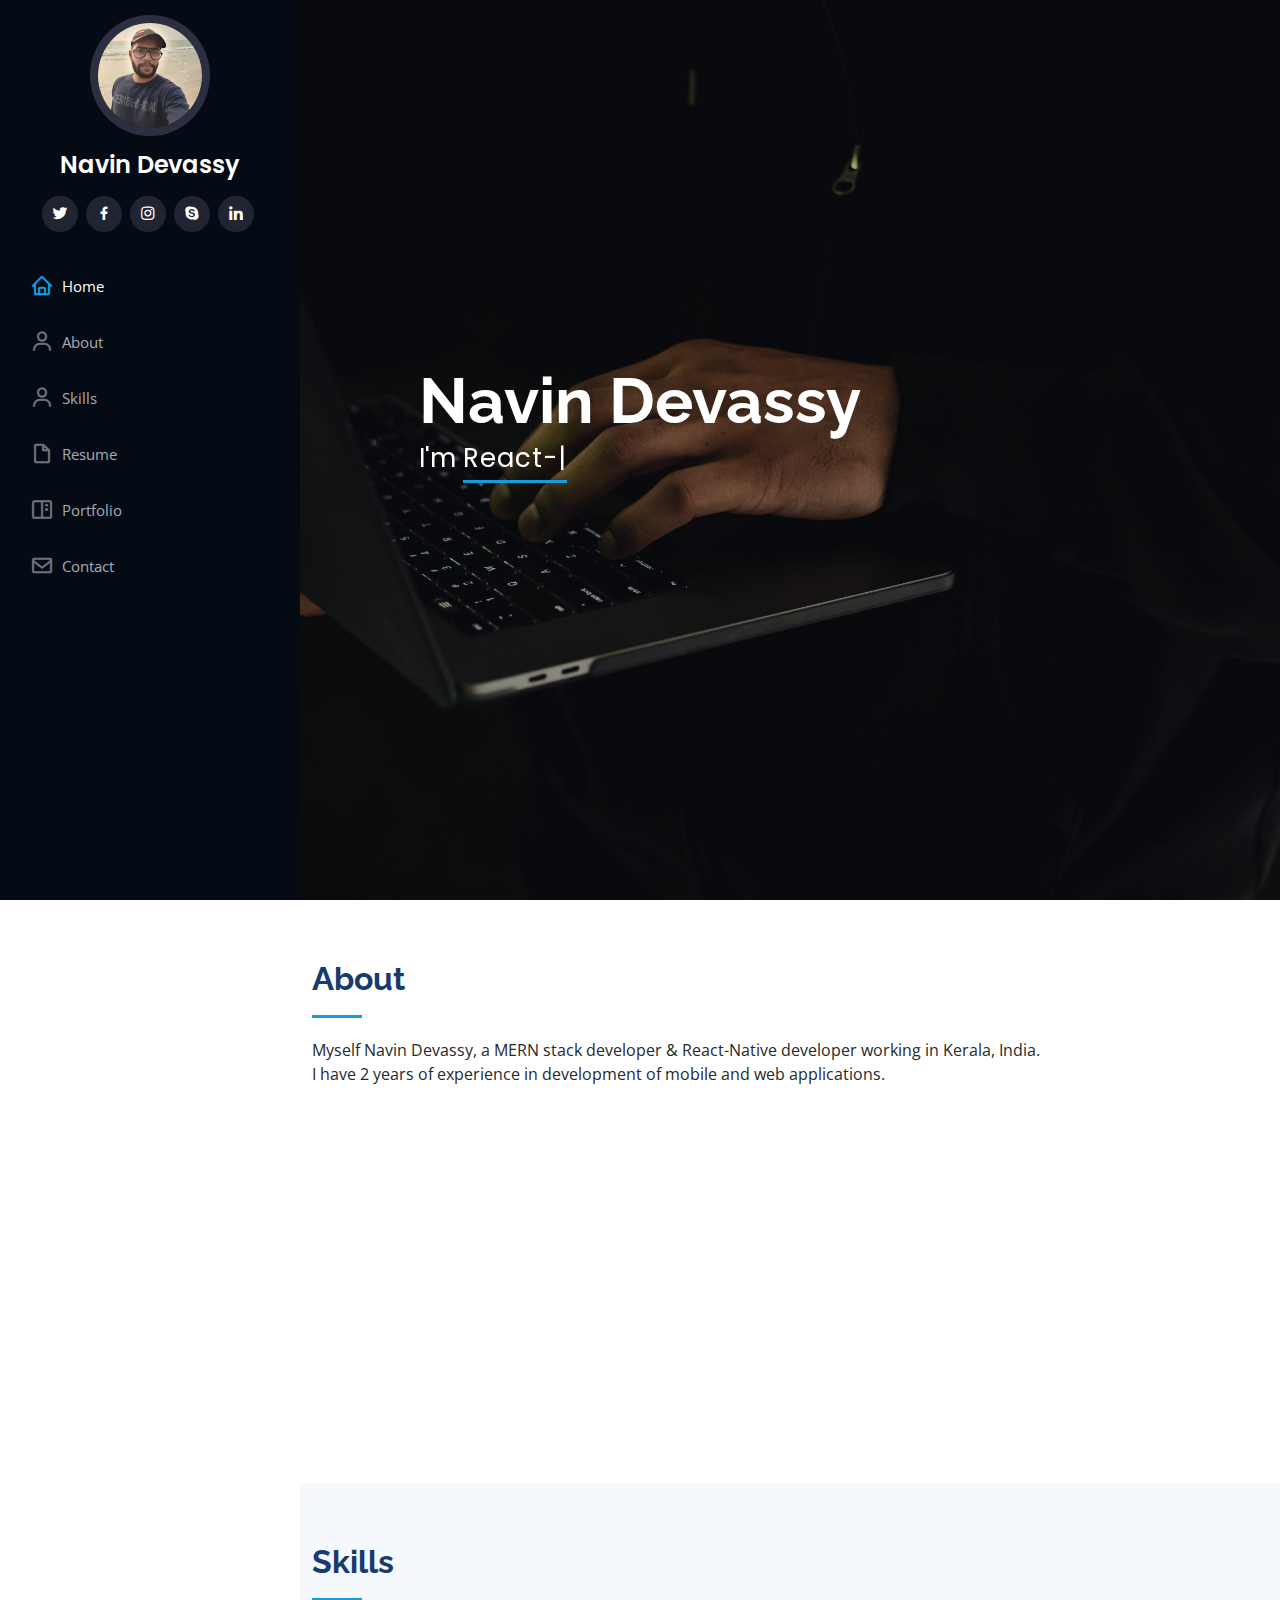
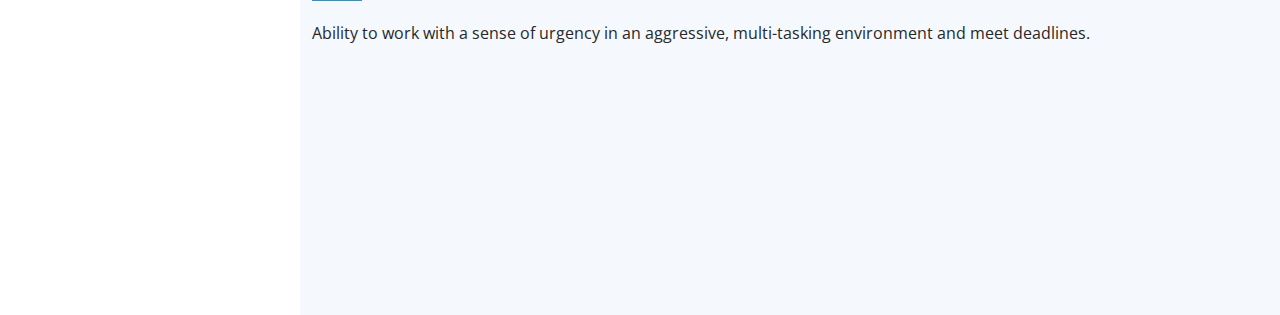
==== commit c740258f: "Merge branch 'main' of https://github.com/navi-d97/portfolio" ====
--- a/Index.html
+++ b/Index.html
@@ -60,9 +60,10 @@
         <ul>
           <li><a href="#hero" class="nav-link scrollto active"><i class="bx bx-home"></i> <span>Home</span></a></li>
           <li><a href="#about" class="nav-link scrollto"><i class="bx bx-user"></i> <span>About</span></a></li>
+          <li><a href="#skills" class="nav-link scrollto"><i class="bx bx-user"></i> <span>Skills</span></a></li>
           <li><a href="#resume" class="nav-link scrollto"><i class="bx bx-file-blank"></i> <span>Resume</span></a></li>
           <li><a href="#portfolio" class="nav-link scrollto"><i class="bx bx-book-content"></i> <span>Portfolio</span></a></li>
-          <li><a href="#services" class="nav-link scrollto"><i class="bx bx-server"></i> <span>Services</span></a></li>
+          <!-- <li><a href="#services" class="nav-link scrollto"><i class="bx bx-server"></i> <span>Services</span></a></li> -->
           <li><a href="#contact" class="nav-link scrollto"><i class="bx bx-envelope"></i> <span>Contact</span></a></li>
         </ul>
       </nav><!-- .nav-menu -->
@@ -85,7 +86,11 @@
 
         <div class="section-title">
           <h2>About</h2>
-          <p>Magnam dolores commodi suscipit. Necessitatibus eius consequatur ex aliquid fuga eum quidem. Sit sint consectetur velit. Quisquam quos quisquam cupiditate. Et nemo qui impedit suscipit alias ea. Quia fugiat sit in iste officiis commodi quidem hic quas.</p>
+          <p>
+            Myself Navin Devassy, a MERN stack developer & React-Native developer working in Kerala, India.
+            <br/>
+            I have 2 years of experience in development of mobile and web applications.
+          </p>
         </div>
 
         <div class="row">
@@ -93,86 +98,35 @@
             <img src="assets/img/profile-img.jpg" class="img-fluid" alt="">
           </div>
           <div class="col-lg-8 pt-4 pt-lg-0 content" data-aos="fade-left">
-            <h3>UI/UX Designer &amp; Web Developer.</h3>
+            <h3>React-Native Developer &amp; Web Developer.</h3>
             <p class="fst-italic">
-              Lorem ipsum dolor sit amet, consectetur adipiscing elit, sed do eiusmod tempor incididunt ut labore et dolore
-              magna aliqua.
+              I always try to adapt new development skills using the latest technologies.
             </p>
             <div class="row">
               <div class="col-lg-6">
                 <ul>
-                  <li><i class="bi bi-chevron-right"></i> <strong>Birthday:</strong> <span>1 May 1995</span></li>
-                  <li><i class="bi bi-chevron-right"></i> <strong>Website:</strong> <span>www.example.com</span></li>
-                  <li><i class="bi bi-chevron-right"></i> <strong>Phone:</strong> <span>+123 456 7890</span></li>
-                  <li><i class="bi bi-chevron-right"></i> <strong>City:</strong> <span>New York, USA</span></li>
+                  <li><i class="bi bi-chevron-right"></i> <strong>Birthday:</strong> <span>15 April 1997</span></li>
+                  <li><i class="bi bi-chevron-right"></i> <strong>Phone:</strong> <span>+91 9048116297</span></li>
+                  <li><i class="bi bi-chevron-right"></i> <strong>City:</strong> <span>Cochin, India</span></li>
                 </ul>
               </div>
               <div class="col-lg-6">
                 <ul>
-                  <li><i class="bi bi-chevron-right"></i> <strong>Age:</strong> <span>30</span></li>
-                  <li><i class="bi bi-chevron-right"></i> <strong>Degree:</strong> <span>Master</span></li>
-                  <li><i class="bi bi-chevron-right"></i> <strong>PhEmailone:</strong> <span>email@example.com</span></li>
-                  <li><i class="bi bi-chevron-right"></i> <strong>Freelance:</strong> <span>Available</span></li>
+                  <li><i class="bi bi-chevron-right"></i> <strong>Age:</strong> <span>24</span></li>
+                  <li><i class="bi bi-chevron-right"></i> <strong>Degree:</strong> <span>B.Tech</span></li>
+                  <li><i class="bi bi-chevron-right"></i> <strong>Email:</strong> <span>dnavin497@gmail.com</span></li>
                 </ul>
               </div>
             </div>
-            <p>
+            <!-- <p>
               Officiis eligendi itaque labore et dolorum mollitia officiis optio vero. Quisquam sunt adipisci omnis et ut. Nulla accusantium dolor incidunt officia tempore. Et eius omnis.
               Cupiditate ut dicta maxime officiis quidem quia. Sed et consectetur qui quia repellendus itaque neque. Aliquid amet quidem ut quaerat cupiditate. Ab et eum qui repellendus omnis culpa magni laudantium dolores.
-            </p>
+            </p> -->
           </div>
         </div>
 
       </div>
     </section><!-- End About Section -->
-
-    <!-- ======= Facts Section ======= -->
-    <section id="facts" class="facts">
-      <div class="container">
-
-        <div class="section-title">
-          <h2>Facts</h2>
-          <p>Magnam dolores commodi suscipit. Necessitatibus eius consequatur ex aliquid fuga eum quidem. Sit sint consectetur velit. Quisquam quos quisquam cupiditate. Et nemo qui impedit suscipit alias ea. Quia fugiat sit in iste officiis commodi quidem hic quas.</p>
-        </div>
-
-        <div class="row no-gutters">
-
-          <div class="col-lg-3 col-md-6 d-md-flex align-items-md-stretch" data-aos="fade-up">
-            <div class="count-box">
-              <i class="bi bi-emoji-smile"></i>
-              <span data-purecounter-start="0" data-purecounter-end="232" data-purecounter-duration="1" class="purecounter"></span>
-              <p><strong>Happy Clients</strong> consequuntur quae</p>
-            </div>
-          </div>
-
-          <div class="col-lg-3 col-md-6 d-md-flex align-items-md-stretch" data-aos="fade-up" data-aos-delay="100">
-            <div class="count-box">
-              <i class="bi bi-journal-richtext"></i>
-              <span data-purecounter-start="0" data-purecounter-end="521" data-purecounter-duration="1" class="purecounter"></span>
-              <p><strong>Projects</strong> adipisci atque cum quia aut</p>
-            </div>
-          </div>
-
-          <div class="col-lg-3 col-md-6 d-md-flex align-items-md-stretch" data-aos="fade-up" data-aos-delay="200">
-            <div class="count-box">
-              <i class="bi bi-headset"></i>
-              <span data-purecounter-start="0" data-purecounter-end="1453" data-purecounter-duration="1" class="purecounter"></span>
-              <p><strong>Hours Of Support</strong> aut commodi quaerat</p>
-            </div>
-          </div>
-
-          <div class="col-lg-3 col-md-6 d-md-flex align-items-md-stretch" data-aos="fade-up" data-aos-delay="300">
-            <div class="count-box">
-              <i class="bi bi-people"></i>
-              <span data-purecounter-start="0" data-purecounter-end="32" data-purecounter-duration="1" class="purecounter"></span>
-              <p><strong>Hard Workers</strong> rerum asperiores dolor</p>
-            </div>
-          </div>
-
-        </div>
-
-      </div>
-    </section><!-- End Facts Section -->
 
     <!-- ======= Skills Section ======= -->
     <section id="skills" class="skills section-bg">
@@ -180,7 +134,10 @@
 
         <div class="section-title">
           <h2>Skills</h2>
-          <p>Magnam dolores commodi suscipit. Necessitatibus eius consequatur ex aliquid fuga eum quidem. Sit sint consectetur velit. Quisquam quos quisquam cupiditate. Et nemo qui impedit suscipit alias ea. Quia fugiat sit in iste officiis commodi quidem hic quas.</p>
+          <p>
+            Ability to work with a sense of urgency in an aggressive, multi-tasking environment and
+            meet deadlines.
+          </p>
         </div>
 
         <div class="row skills-content">
@@ -188,48 +145,48 @@
           <div class="col-lg-6" data-aos="fade-up">
 
             <div class="progress">
-              <span class="skill">HTML <i class="val">100%</i></span>
+              <span class="skill">React JS <i class="val">100%</i></span>
               <div class="progress-bar-wrap">
                 <div class="progress-bar" role="progressbar" aria-valuenow="100" aria-valuemin="0" aria-valuemax="100"></div>
               </div>
             </div>
 
             <div class="progress">
-              <span class="skill">CSS <i class="val">90%</i></span>
+              <span class="skill">Node JS <i class="val">100%</i></span>
+              <div class="progress-bar-wrap">
+                <div class="progress-bar" role="progressbar" aria-valuenow="100" aria-valuemin="0" aria-valuemax="100"></div>
+              </div>
+            </div>
+
+            <div class="progress">
+              <span class="skill">JavaScript <i class="val">90%</i></span>
               <div class="progress-bar-wrap">
                 <div class="progress-bar" role="progressbar" aria-valuenow="90" aria-valuemin="0" aria-valuemax="100"></div>
               </div>
             </div>
 
+          </div>
+
+          <div class="col-lg-6" data-aos="fade-up" data-aos-delay="100">
+
             <div class="progress">
-              <span class="skill">JavaScript <i class="val">75%</i></span>
+              <span class="skill">MongoDB <i class="val">90%</i></span>
               <div class="progress-bar-wrap">
-                <div class="progress-bar" role="progressbar" aria-valuenow="75" aria-valuemin="0" aria-valuemax="100"></div>
-              </div>
-            </div>
-
-          </div>
-
-          <div class="col-lg-6" data-aos="fade-up" data-aos-delay="100">
+                <div class="progress-bar" role="progressbar" aria-valuenow="90" aria-valuemin="0" aria-valuemax="100"></div>
+              </div>
+            </div>
 
             <div class="progress">
-              <span class="skill">PHP <i class="val">80%</i></span>
+              <span class="skill">Express JS <i class="val">80%</i></span>
               <div class="progress-bar-wrap">
                 <div class="progress-bar" role="progressbar" aria-valuenow="80" aria-valuemin="0" aria-valuemax="100"></div>
               </div>
             </div>
 
             <div class="progress">
-              <span class="skill">WordPress/CMS <i class="val">90%</i></span>
+              <span class="skill">React-Native <i class="val">80%</i></span>
               <div class="progress-bar-wrap">
-                <div class="progress-bar" role="progressbar" aria-valuenow="90" aria-valuemin="0" aria-valuemax="100"></div>
-              </div>
-            </div>
-
-            <div class="progress">
-              <span class="skill">Photoshop <i class="val">55%</i></span>
-              <div class="progress-bar-wrap">
-                <div class="progress-bar" role="progressbar" aria-valuenow="55" aria-valuemin="0" aria-valuemax="100"></div>
+                <div class="progress-bar" role="progressbar" aria-valuenow="80" aria-valuemin="0" aria-valuemax="100"></div>
               </div>
             </div>
 
@@ -241,7 +198,7 @@
     </section><!-- End Skills Section -->
 
     <!-- ======= Resume Section ======= -->
-    <section id="resume" class="resume">
+    <!-- <section id="resume" class="resume">
       <div class="container">
 
         <div class="section-title">
@@ -304,10 +261,11 @@
         </div>
 
       </div>
-    </section><!-- End Resume Section -->
+    </section> -->
+    <!-- End Resume Section -->
 
     <!-- ======= Portfolio Section ======= -->
-    <section id="portfolio" class="portfolio section-bg">
+    <!-- <section id="portfolio" class="portfolio section-bg">
       <div class="container">
 
         <div class="section-title">
@@ -421,10 +379,11 @@
         </div>
 
       </div>
-    </section><!-- End Portfolio Section -->
+    </section> -->
+    <!-- End Portfolio Section -->
 
     <!-- ======= Services Section ======= -->
-    <section id="services" class="services">
+    <!-- <section id="services" class="services">
       <div class="container">
 
         <div class="section-title">
@@ -466,10 +425,11 @@
         </div>
 
       </div>
-    </section><!-- End Services Section -->
+    </section> -->
+    <!-- End Services Section -->
 
     <!-- ======= Testimonials Section ======= -->
-    <section id="testimonials" class="testimonials section-bg">
+    <!-- <section id="testimonials" class="testimonials section-bg">
       <div class="container">
 
         <div class="section-title">
@@ -491,7 +451,7 @@
                 <h3>Saul Goodman</h3>
                 <h4>Ceo &amp; Founder</h4>
               </div>
-            </div><!-- End testimonial item -->
+            </div>
 
             <div class="swiper-slide">
               <div class="testimonial-item" data-aos="fade-up" data-aos-delay="100">
@@ -504,7 +464,7 @@
                 <h3>Sara Wilsson</h3>
                 <h4>Designer</h4>
               </div>
-            </div><!-- End testimonial item -->
+            </div>
 
             <div class="swiper-slide">
               <div class="testimonial-item" data-aos="fade-up" data-aos-delay="200">
@@ -517,7 +477,7 @@
                 <h3>Jena Karlis</h3>
                 <h4>Store Owner</h4>
               </div>
-            </div><!-- End testimonial item -->
+            </div>
 
             <div class="swiper-slide">
               <div class="testimonial-item" data-aos="fade-up" data-aos-delay="300">
@@ -530,7 +490,7 @@
                 <h3>Matt Brandon</h3>
                 <h4>Freelancer</h4>
               </div>
-            </div><!-- End testimonial item -->
+            </div>
 
             <div class="swiper-slide">
               <div class="testimonial-item" data-aos="fade-up" data-aos-delay="400">
@@ -543,17 +503,18 @@
                 <h3>John Larson</h3>
                 <h4>Entrepreneur</h4>
               </div>
-            </div><!-- End testimonial item -->
+            </div>
 
           </div>
           <div class="swiper-pagination"></div>
         </div>
 
       </div>
-    </section><!-- End Testimonials Section -->
+    </section> -->
+    <!-- End Testimonials Section -->
 
     <!-- ======= Contact Section ======= -->
-    <section id="contact" class="contact">
+    <!-- <section id="contact" class="contact">
       <div class="container">
 
         <div class="section-title">
@@ -620,7 +581,8 @@
         </div>
 
       </div>
-    </section><!-- End Contact Section -->
+    </section> -->
+    <!-- End Contact Section -->
 
   </main><!-- End #main -->
 
